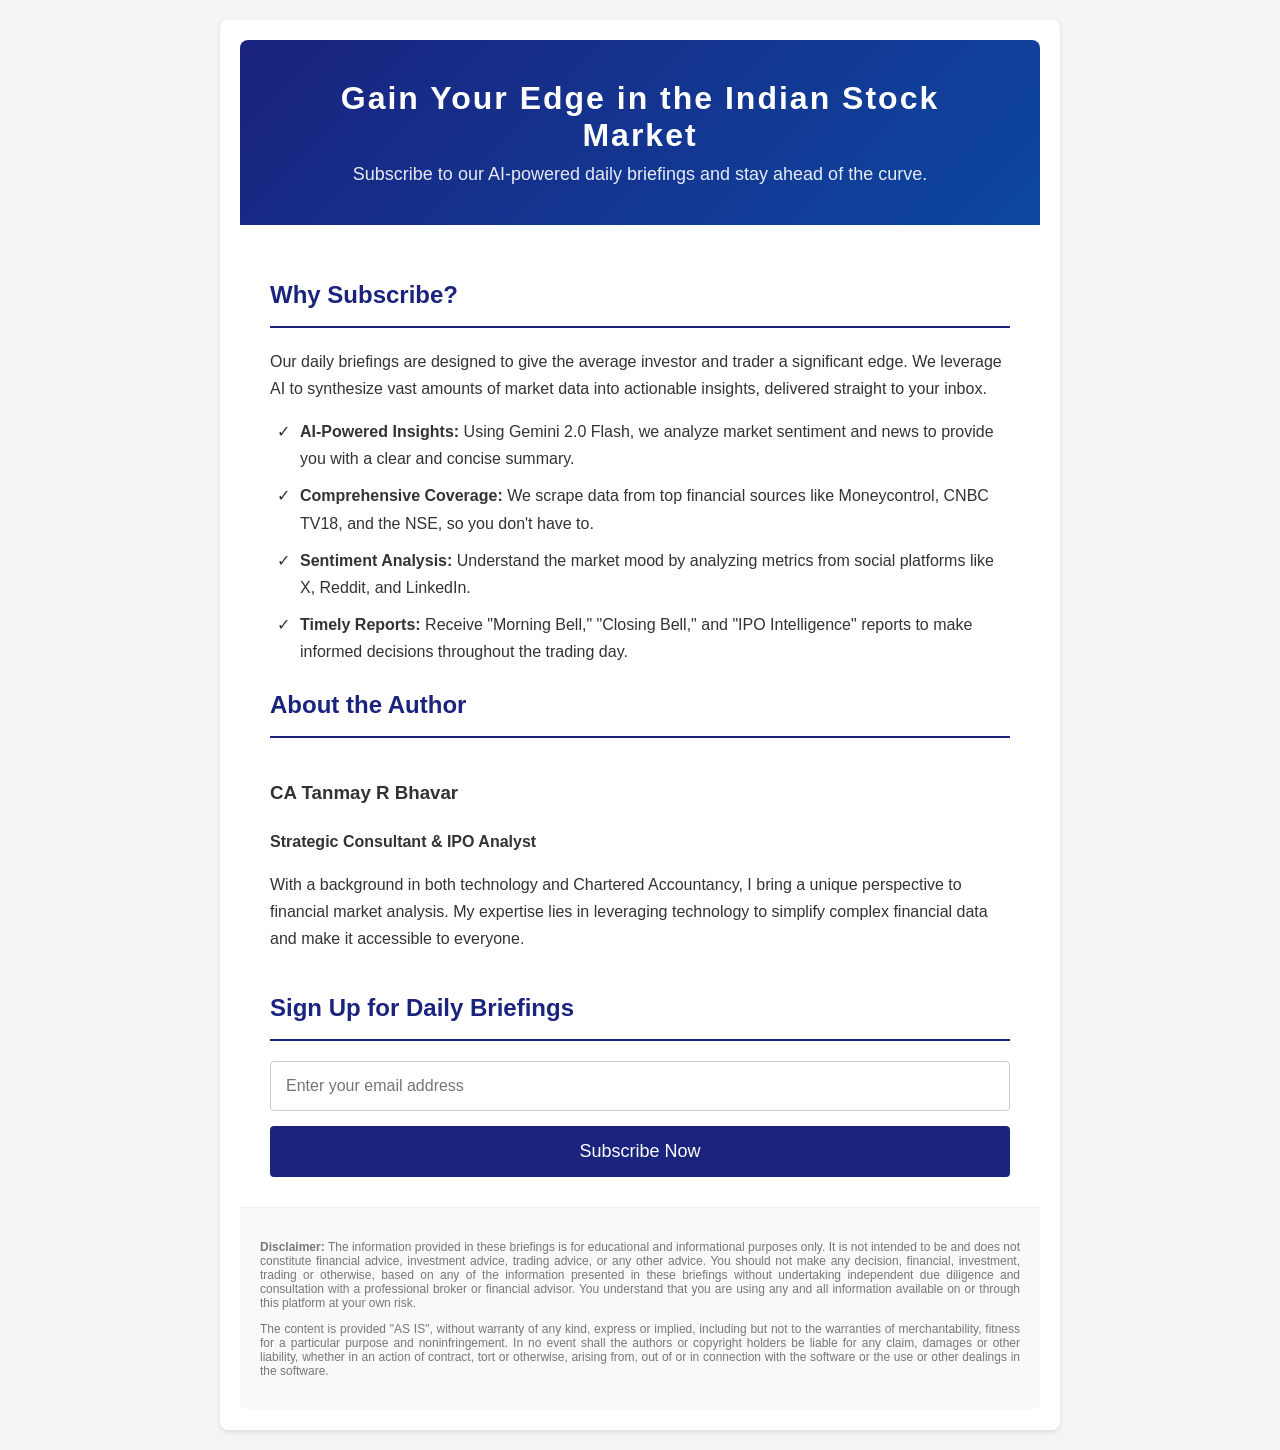
==== index.html @ 1c83e4fe "Updated the subscribe now logic" ====
<!DOCTYPE html>
<html lang="en">
<head>
    <meta charset="UTF-8">
    <meta name="viewport" content="width=device-width, initial-scale=1.0">
    <title>Indian Market Intelligence - Daily Briefings</title>
    <style>
        body {
            font-family: 'Segoe UI', Arial, sans-serif;
            margin: 0;
            background-color: #f4f4f4;
            color: #333;
        }
        .container {
            max-width: 800px;
            margin: 20px auto;
            padding: 20px;
            background-color: #fff;
            border-radius: 8px;
            box-shadow: 0 2px 4px rgba(0,0,0,0.1);
        }
        .header {
            background: linear-gradient(135deg, #1a237e 0%, #0d47a1 100%);
            color: white;
            padding: 40px;
            text-align: center;
            border-top-left-radius: 8px;
            border-top-right-radius: 8px;
        }
        .header h1 {
            margin: 0;
            font-size: 32px;
            letter-spacing: 2px;
        }
        .header p {
            margin: 10px 0 0;
            font-size: 18px;
            opacity: 0.9;
        }
        .content {
            padding: 30px;
            line-height: 1.7;
        }
        .benefits h2, .about h2, .signup h2 {
            border-bottom: 2px solid #1a237e;
            padding-bottom: 10px;
            margin-bottom: 20px;
            color: #1a237e;
        }
        .benefits ul {
            list-style-type: '✓';
            padding-left: 20px;
        }
        .benefits li {
            margin-bottom: 10px;
            padding-left: 10px;
        }
        .about .author {
            display: flex;
            align-items: center;
            margin-top: 20px;
        }
        .about .author img {
            border-radius: 50%;
            margin-right: 20px;
        }
        .about .author-info {
            font-size: 16px;
        }
        .signup form {
            display: flex;
            flex-direction: column;
        }
        .signup input[type="email"] {
            padding: 15px;
            margin-bottom: 15px;
            border: 1px solid #ccc;
            border-radius: 4px;
            font-size: 16px;
        }
        .signup button {
            padding: 15px;
            background-color: #1a237e;
            color: white;
            border: none;
            border-radius: 4px;
            font-size: 18px;
            cursor: pointer;
            transition: background-color 0.3s;
        }
        .signup button:hover {
            background-color: #0d47a1;
        }
        .footer {
            background: #f9f9f9;
            padding: 20px;
            font-size: 12px;
            color: #777;
            text-align: justify;
            border-bottom-left-radius: 8px;
            border-bottom-right-radius: 8px;
            border-top: 1px solid #eee;
        }
    </style>
</head>
<body>

    <div class="container">
        <div class="header">
            <h1>Gain Your Edge in the Indian Stock Market</h1>
            <p>Subscribe to our AI-powered daily briefings and stay ahead of the curve.</p>
        </div>

        <div class="content">
            <div class="benefits">
                <h2>Why Subscribe?</h2>
                <p>Our daily briefings are designed to give the average investor and trader a significant edge. We leverage AI to synthesize vast amounts of market data into actionable insights, delivered straight to your inbox.</p>
                <ul>
                    <li><strong>AI-Powered Insights:</strong> Using Gemini 2.0 Flash, we analyze market sentiment and news to provide you with a clear and concise summary.</li>
                    <li><strong>Comprehensive Coverage:</strong> We scrape data from top financial sources like Moneycontrol, CNBC TV18, and the NSE, so you don't have to.</li>
                    <li><strong>Sentiment Analysis:</strong> Understand the market mood by analyzing metrics from social platforms like X, Reddit, and LinkedIn.</li>
                    <li><strong>Timely Reports:</strong> Receive "Morning Bell," "Closing Bell," and "IPO Intelligence" reports to make informed decisions throughout the trading day.</li>
                </ul>
            </div>

            <div class="about">
                <h2>About the Author</h2>
                <div class="author">
                    <!-- Placeholder for an image -->
                    <!-- <img src="placeholder.jpg" alt="CA Tanmay R Bhavar" width="100" height="100"> -->
                    <div class="author-info">
                        <h3>CA Tanmay R Bhavar</h3>
                        <p><strong>Strategic Consultant & IPO Analyst</strong></p>
                        <p>With a background in both technology and Chartered Accountancy, I bring a unique perspective to financial market analysis. My expertise lies in leveraging technology to simplify complex financial data and make it accessible to everyone.</p>
                    </div>
                </div>
            </div>

            <div class="signup">
                <h2>Sign Up for Daily Briefings</h2>
                <form action="subscribe.py" method="post">
                    <input type="email" name="email" placeholder="Enter your email address" required>
                    <button type="submit">Subscribe Now</button>
                </form>
            </div>
        </div>

        <div class="footer">
            <p><strong>Disclaimer:</strong> The information provided in these briefings is for educational and informational purposes only. It is not intended to be and does not constitute financial advice, investment advice, trading advice, or any other advice. You should not make any decision, financial, investment, trading or otherwise, based on any of the information presented in these briefings without undertaking independent due diligence and consultation with a professional broker or financial advisor. You understand that you are using any and all information available on or through this platform at your own risk.</p>
            <p style="margin-top: 10px;">The content is provided "AS IS", without warranty of any kind, express or implied, including but not to the warranties of merchantability, fitness for a particular purpose and noninfringement. In no event shall the authors or copyright holders be liable for any claim, damages or other liability, whether in an action of contract, tort or otherwise, arising from, out of or in connection with the software or the use or other dealings in the software.</p>
        </div>
    </div>

</body>
</html>
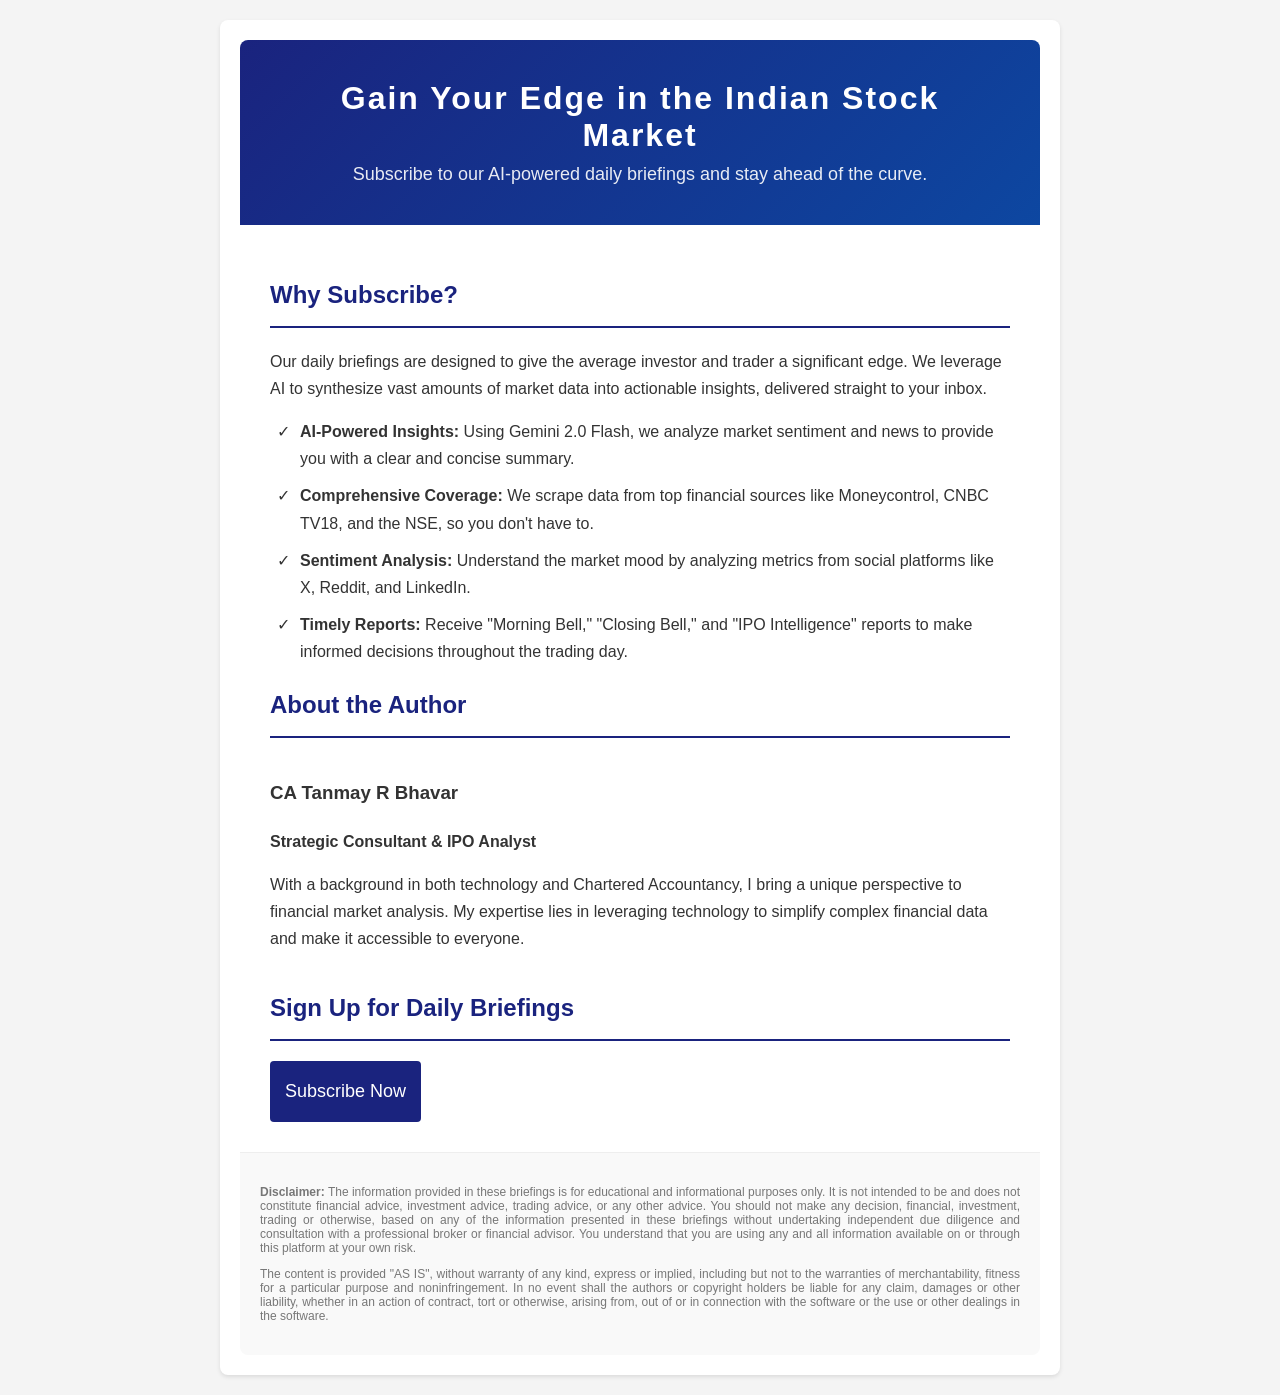
==== commit db6150ba: "updated subscribe now workflow" ====
--- a/index.html
+++ b/index.html
@@ -67,28 +67,19 @@
         .about .author-info {
             font-size: 16px;
         }
-        .signup form {
-            display: flex;
-            flex-direction: column;
-        }
-        .signup input[type="email"] {
-            padding: 15px;
-            margin-bottom: 15px;
-            border: 1px solid #ccc;
-            border-radius: 4px;
-            font-size: 16px;
-        }
-        .signup button {
+        .signup .subscribe-button {
+            display: inline-block;
             padding: 15px;
             background-color: #1a237e;
             color: white;
-            border: none;
+            text-decoration: none;
             border-radius: 4px;
             font-size: 18px;
             cursor: pointer;
             transition: background-color 0.3s;
+            text-align: center;
         }
-        .signup button:hover {
+        .signup .subscribe-button:hover {
             background-color: #0d47a1;
         }
         .footer {
@@ -138,10 +129,7 @@
 
             <div class="signup">
                 <h2>Sign Up for Daily Briefings</h2>
-                <form action="subscribe.py" method="post">
-                    <input type="email" name="email" placeholder="Enter your email address" required>
-                    <button type="submit">Subscribe Now</button>
-                </form>
+                <a href="https://github.com/YOUR_USERNAME/YOUR_REPOSITORY/issues/new?title=New+Subscription&body=Please+enter+your+email+address+to+subscribe:" class="subscribe-button">Subscribe Now</a>
             </div>
         </div>
 
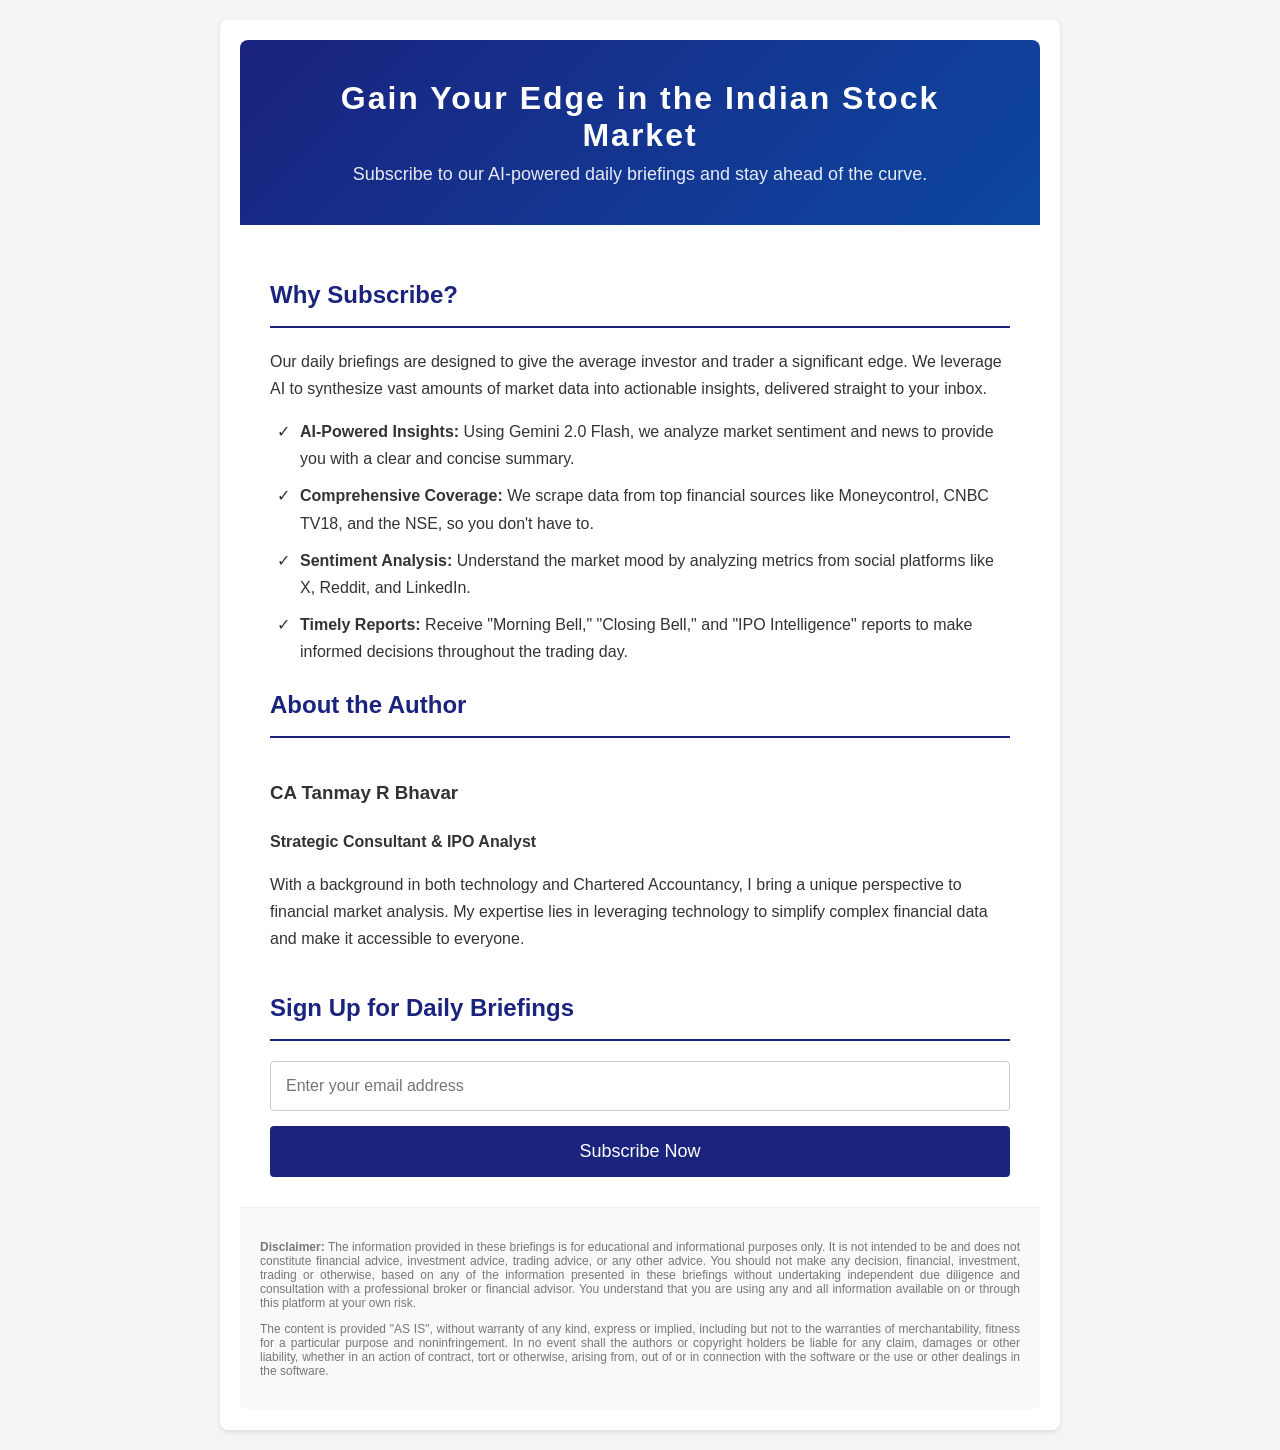
==== commit 40477f7a: "Updated subscription flow" ====
--- a/index.html
+++ b/index.html
@@ -67,19 +67,28 @@
         .about .author-info {
             font-size: 16px;
         }
-        .signup .subscribe-button {
-            display: inline-block;
+        .signup form {
+            display: flex;
+            flex-direction: column;
+        }
+        .signup input[type="email"] {
+            padding: 15px;
+            margin-bottom: 15px;
+            border: 1px solid #ccc;
+            border-radius: 4px;
+            font-size: 16px;
+        }
+        .signup button {
             padding: 15px;
             background-color: #1a237e;
             color: white;
-            text-decoration: none;
+            border: none;
             border-radius: 4px;
             font-size: 18px;
             cursor: pointer;
             transition: background-color 0.3s;
-            text-align: center;
         }
-        .signup .subscribe-button:hover {
+        .signup button:hover {
             background-color: #0d47a1;
         }
         .footer {
@@ -129,7 +138,10 @@
 
             <div class="signup">
                 <h2>Sign Up for Daily Briefings</h2>
-                <a href="https://github.com/YOUR_USERNAME/YOUR_REPOSITORY/issues/new?title=New+Subscription&body=Please+enter+your+email+address+to+subscribe:" class="subscribe-button">Subscribe Now</a>
+                <form id="signup-form">
+                    <input type="email" id="email-input" placeholder="Enter your email address" required>
+                    <button type="submit">Subscribe Now</button>
+                </form>
             </div>
         </div>
 
@@ -139,5 +151,20 @@
         </div>
     </div>
 
+    <script>
+        document.getElementById('signup-form').addEventListener('submit', function(event) {
+            event.preventDefault();
+            const email = document.getElementById('email-input').value;
+            if (email) {
+                const repoUrl = 'https://github.com/tbhavar/Daily-Indian-Market-Briefing';
+                const title = 'New Subscription';
+                const body = `Please add the following email to the mailing list:
+
+${email}`;
+                const issueUrl = `${repoUrl}/issues/new?title=${encodeURIComponent(title)}&body=${encodeURIComponent(body)}`;
+                window.open(issueUrl, '_blank');
+            }
+        });
+    </script>
 </body>
 </html>
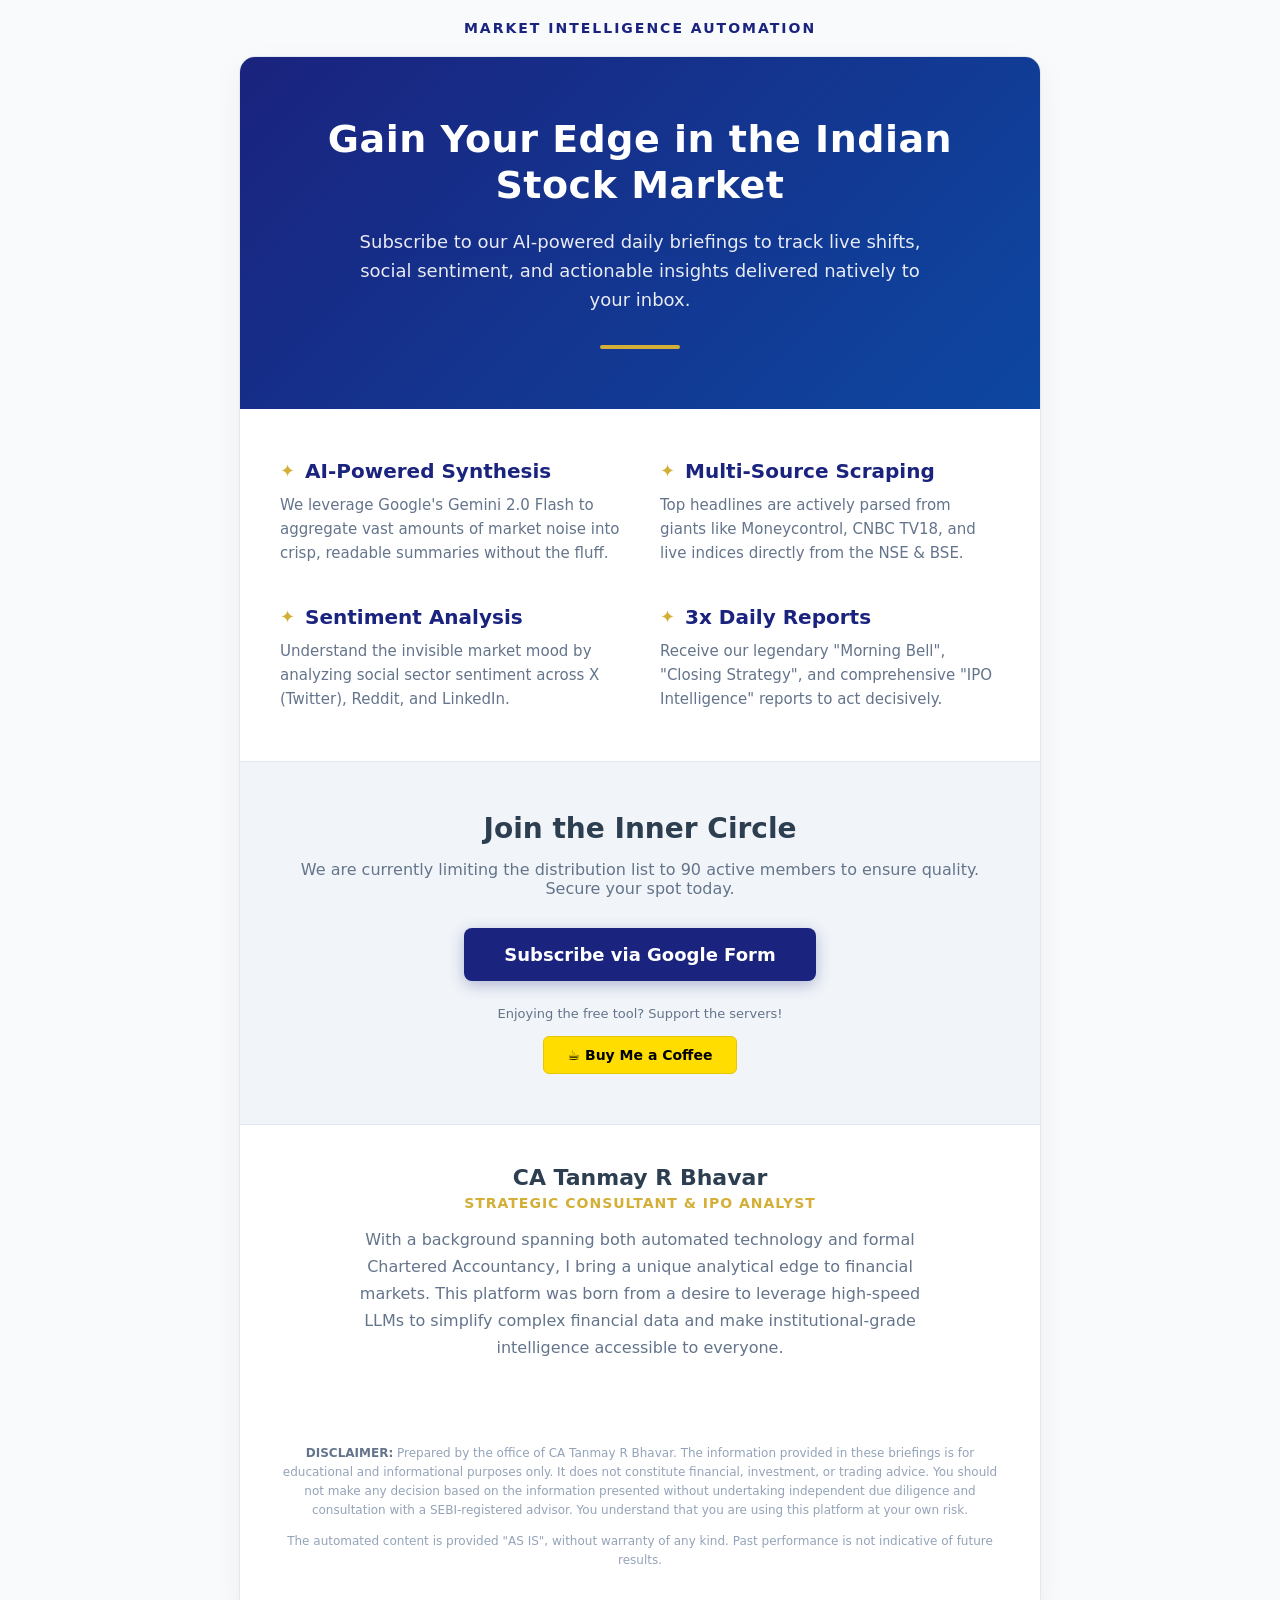
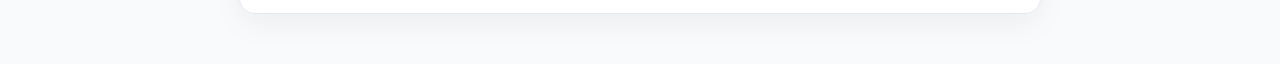
==== commit f7b42698: "feat: redesign landing page to match premium email UI and link Google Form" ====
--- a/index.html
+++ b/index.html
@@ -3,168 +3,285 @@
 <head>
     <meta charset="UTF-8">
     <meta name="viewport" content="width=device-width, initial-scale=1.0">
-    <title>Indian Market Intelligence - Daily Briefings</title>
+    <title>Indian Market Intelligence | CA Tanmay R Bhavar</title>
     <style>
+        :root {
+            --primary-navy: #1a237e;
+            --primary-dark: #0d47a1;
+            --accent-gold: #D4AF37;
+            --accent-coffee: #FFDD00;
+            --text-dark: #2c3e50;
+            --text-light: #64748b;
+            --bg-light: #f8fafc;
+        }
+
         body {
-            font-family: 'Segoe UI', Arial, sans-serif;
-            margin: 0;
-            background-color: #f4f4f4;
-            color: #333;
-        }
+            font-family: system-ui, -apple-system, BlinkMacSystemFont, 'Segoe UI', Roboto, Helvetica, Arial, sans-serif;
+            margin: 0;
+            padding: 0;
+            background-color: var(--bg-light);
+            color: var(--text-dark);
+            -webkit-font-smoothing: antialiased;
+        }
+
+        .navbar {
+            text-align: center;
+            padding: 20px;
+            font-weight: 700;
+            font-size: 14px;
+            letter-spacing: 2px;
+            text-transform: uppercase;
+            color: var(--primary-navy);
+        }
+
         .container {
             max-width: 800px;
-            margin: 20px auto;
-            padding: 20px;
-            background-color: #fff;
-            border-radius: 8px;
-            box-shadow: 0 2px 4px rgba(0,0,0,0.1);
-        }
-        .header {
-            background: linear-gradient(135deg, #1a237e 0%, #0d47a1 100%);
+            margin: 0 auto 50px auto;
+            background-color: #ffffff;
+            border-radius: 16px;
+            box-shadow: 0 10px 30px rgba(0,0,0,0.05);
+            overflow: hidden;
+            border: 1px solid #e2e8f0;
+        }
+
+        .hero {
+            background: linear-gradient(135deg, var(--primary-navy) 0%, var(--primary-dark) 100%);
             color: white;
-            padding: 40px;
-            text-align: center;
-            border-top-left-radius: 8px;
-            border-top-right-radius: 8px;
-        }
-        .header h1 {
-            margin: 0;
-            font-size: 32px;
-            letter-spacing: 2px;
-        }
-        .header p {
-            margin: 10px 0 0;
+            padding: 60px 40px;
+            text-align: center;
+        }
+
+        .hero h1 {
+            margin: 0;
+            font-size: 38px;
+            font-weight: 800;
+            letter-spacing: 0.5px;
+            line-height: 1.2;
+        }
+
+        .hero p {
+            margin: 20px auto 0;
             font-size: 18px;
             opacity: 0.9;
-        }
+            max-width: 600px;
+            line-height: 1.6;
+            font-weight: 400;
+        }
+
+        .accent-line {
+            width: 80px;
+            height: 4px;
+            background-color: var(--accent-gold);
+            margin: 30px auto 0 auto;
+            border-radius: 2px;
+        }
+
         .content {
-            padding: 30px;
-            line-height: 1.7;
-        }
-        .benefits h2, .about h2, .signup h2 {
-            border-bottom: 2px solid #1a237e;
-            padding-bottom: 10px;
-            margin-bottom: 20px;
-            color: #1a237e;
-        }
-        .benefits ul {
-            list-style-type: '✓';
-            padding-left: 20px;
-        }
-        .benefits li {
-            margin-bottom: 10px;
-            padding-left: 10px;
-        }
-        .about .author {
+            padding: 50px 40px;
+        }
+
+        .grid {
+            display: grid;
+            grid-template-columns: 1fr;
+            gap: 40px;
+        }
+
+        @media(min-width: 650px) {
+            .grid {
+                grid-template-columns: 1fr 1fr;
+            }
+        }
+
+        .feature-box h3 {
+            color: var(--primary-navy);
+            font-size: 20px;
+            margin: 0 0 10px 0;
             display: flex;
             align-items: center;
-            margin-top: 20px;
-        }
-        .about .author img {
-            border-radius: 50%;
-            margin-right: 20px;
-        }
-        .about .author-info {
+        }
+
+        .feature-box h3::before {
+            content: '✦';
+            color: var(--accent-gold);
+            margin-right: 10px;
+            font-size: 18px;
+        }
+
+        .feature-box p {
+            color: var(--text-light);
+            line-height: 1.6;
+            margin: 0;
+            font-size: 15px;
+        }
+
+        .cta-section {
+            text-align: center;
+            padding: 50px 40px;
+            background-color: #f1f5f9;
+            border-top: 1px solid #e2e8f0;
+            border-bottom: 1px solid #e2e8f0;
+        }
+
+        .cta-section h2 {
+            margin: 0 0 15px 0;
+            font-size: 28px;
+            color: var(--text-dark);
+        }
+
+        .cta-section p {
+            color: var(--text-light);
+            margin: 0 0 30px 0;
             font-size: 16px;
         }
-        .signup form {
+
+        .subscribe-btn {
+            display: inline-block;
+            padding: 16px 40px;
+            background-color: var(--primary-navy);
+            color: white;
+            text-decoration: none;
+            font-size: 18px;
+            font-weight: 700;
+            border-radius: 8px;
+            box-shadow: 0 4px 15px rgba(26, 35, 126, 0.3);
+            transition: all 0.3s ease;
+        }
+
+        .subscribe-btn:hover {
+            background-color: var(--primary-dark);
+            transform: translateY(-2px);
+            box-shadow: 0 6px 20px rgba(26, 35, 126, 0.4);
+        }
+
+        .sponsor-box {
+            text-align: center;
+            margin-top: 25px;
+        }
+
+        .coffee-btn {
+            display: inline-block;
+            padding: 10px 24px;
+            background-color: var(--accent-coffee);
+            color: #000;
+            text-decoration: none;
+            font-weight: bold;
+            font-size: 14px;
+            border-radius: 6px;
+            border: 1px solid #e5c700;
+            transition: transform 0.2s ease;
+        }
+
+        .coffee-btn:hover {
+            transform: scale(1.05);
+        }
+
+        .author-card {
             display: flex;
             flex-direction: column;
-        }
-        .signup input[type="email"] {
-            padding: 15px;
-            margin-bottom: 15px;
-            border: 1px solid #ccc;
-            border-radius: 4px;
-            font-size: 16px;
-        }
-        .signup button {
-            padding: 15px;
-            background-color: #1a237e;
-            color: white;
-            border: none;
-            border-radius: 4px;
-            font-size: 18px;
-            cursor: pointer;
-            transition: background-color 0.3s;
-        }
-        .signup button:hover {
-            background-color: #0d47a1;
-        }
+            align-items: center;
+            text-align: center;
+            padding: 40px;
+        }
+
+        .author-card h3 {
+            margin: 0 0 5px 0;
+            font-size: 22px;
+            color: var(--text-dark);
+        }
+
+        .author-card h4 {
+            margin: 0 0 15px 0;
+            font-size: 14px;
+            color: var(--accent-gold);
+            text-transform: uppercase;
+            letter-spacing: 1px;
+        }
+
+        .author-card p {
+            color: var(--text-light);
+            line-height: 1.7;
+            margin: 0;
+            max-width: 600px;
+        }
+
         .footer {
-            background: #f9f9f9;
-            padding: 20px;
+            background: #ffffff;
+            padding: 30px 40px;
             font-size: 12px;
-            color: #777;
-            text-align: justify;
-            border-bottom-left-radius: 8px;
-            border-bottom-right-radius: 8px;
-            border-top: 1px solid #eee;
-        }
+            color: #94a3b8;
+            text-align: center;
+            line-height: 1.6;
+        }
+
+        .footer strong {
+            color: #64748b;
+        }
+
     </style>
 </head>
 <body>
 
+    <div class="navbar">
+        Market Intelligence Automation
+    </div>
+
     <div class="container">
-        <div class="header">
+        
+        <!-- Hero Section -->
+        <div class="hero">
             <h1>Gain Your Edge in the Indian Stock Market</h1>
-            <p>Subscribe to our AI-powered daily briefings and stay ahead of the curve.</p>
-        </div>
-
-        <div class="content">
-            <div class="benefits">
-                <h2>Why Subscribe?</h2>
-                <p>Our daily briefings are designed to give the average investor and trader a significant edge. We leverage AI to synthesize vast amounts of market data into actionable insights, delivered straight to your inbox.</p>
-                <ul>
-                    <li><strong>AI-Powered Insights:</strong> Using Gemini 2.0 Flash, we analyze market sentiment and news to provide you with a clear and concise summary.</li>
-                    <li><strong>Comprehensive Coverage:</strong> We scrape data from top financial sources like Moneycontrol, CNBC TV18, and the NSE, so you don't have to.</li>
-                    <li><strong>Sentiment Analysis:</strong> Understand the market mood by analyzing metrics from social platforms like X, Reddit, and LinkedIn.</li>
-                    <li><strong>Timely Reports:</strong> Receive "Morning Bell," "Closing Bell," and "IPO Intelligence" reports to make informed decisions throughout the trading day.</li>
-                </ul>
-            </div>
-
-            <div class="about">
-                <h2>About the Author</h2>
-                <div class="author">
-                    <!-- Placeholder for an image -->
-                    <!-- <img src="placeholder.jpg" alt="CA Tanmay R Bhavar" width="100" height="100"> -->
-                    <div class="author-info">
-                        <h3>CA Tanmay R Bhavar</h3>
-                        <p><strong>Strategic Consultant & IPO Analyst</strong></p>
-                        <p>With a background in both technology and Chartered Accountancy, I bring a unique perspective to financial market analysis. My expertise lies in leveraging technology to simplify complex financial data and make it accessible to everyone.</p>
-                    </div>
-                </div>
-            </div>
-
-            <div class="signup">
-                <h2>Sign Up for Daily Briefings</h2>
-                <form id="signup-form">
-                    <input type="email" id="email-input" placeholder="Enter your email address" required>
-                    <button type="submit">Subscribe Now</button>
-                </form>
-            </div>
-        </div>
-
+            <p>Subscribe to our AI-powered daily briefings to track live shifts, social sentiment, and actionable insights delivered natively to your inbox.</p>
+            <div class="accent-line"></div>
+        </div>
+
+        <!-- Features -->
+        <div class="content grid">
+            <div class="feature-box">
+                <h3>AI-Powered Synthesis</h3>
+                <p>We leverage Google's Gemini 2.0 Flash to aggregate vast amounts of market noise into crisp, readable summaries without the fluff.</p>
+            </div>
+            <div class="feature-box">
+                <h3>Multi-Source Scraping</h3>
+                <p>Top headlines are actively parsed from giants like Moneycontrol, CNBC TV18, and live indices directly from the NSE & BSE.</p>
+            </div>
+            <div class="feature-box">
+                <h3>Sentiment Analysis</h3>
+                <p>Understand the invisible market mood by analyzing social sector sentiment across X (Twitter), Reddit, and LinkedIn.</p>
+            </div>
+            <div class="feature-box">
+                <h3>3x Daily Reports</h3>
+                <p>Receive our legendary "Morning Bell", "Closing Strategy", and comprehensive "IPO Intelligence" reports to act decisively.</p>
+            </div>
+        </div>
+
+        <!-- Subscription Form Link -->
+        <div class="cta-section">
+            <h2>Join the Inner Circle</h2>
+            <p>We are currently limiting the distribution list to 90 active members to ensure quality. Secure your spot today.</p>
+            
+            <!-- Replace the # below with your actual Google Form URL -->
+            <a href="#" target="_blank" class="subscribe-btn">Subscribe via Google Form</a>
+            
+            <div class="sponsor-box">
+                <p style="font-size: 13px; color: var(--text-light); margin-bottom: 15px;">Enjoying the free tool? Support the servers!</p>
+                <a href="https://buymeacoffee.com/tbhavar" target="_blank" class="coffee-btn">☕ Buy Me a Coffee</a>
+            </div>
+        </div>
+
+        <!-- Author -->
+        <div class="author-card">
+            <h3>CA Tanmay R Bhavar</h3>
+            <h4>Strategic Consultant & IPO Analyst</h4>
+            <p>With a background spanning both automated technology and formal Chartered Accountancy, I bring a unique analytical edge to financial markets. This platform was born from a desire to leverage high-speed LLMs to simplify complex financial data and make institutional-grade intelligence accessible to everyone.</p>
+        </div>
+
+        <!-- Footer / Disclaimer -->
         <div class="footer">
-            <p><strong>Disclaimer:</strong> The information provided in these briefings is for educational and informational purposes only. It is not intended to be and does not constitute financial advice, investment advice, trading advice, or any other advice. You should not make any decision, financial, investment, trading or otherwise, based on any of the information presented in these briefings without undertaking independent due diligence and consultation with a professional broker or financial advisor. You understand that you are using any and all information available on or through this platform at your own risk.</p>
-            <p style="margin-top: 10px;">The content is provided "AS IS", without warranty of any kind, express or implied, including but not to the warranties of merchantability, fitness for a particular purpose and noninfringement. In no event shall the authors or copyright holders be liable for any claim, damages or other liability, whether in an action of contract, tort or otherwise, arising from, out of or in connection with the software or the use or other dealings in the software.</p>
-        </div>
+            <p><strong>DISCLAIMER:</strong> Prepared by the office of CA Tanmay R Bhavar. The information provided in these briefings is for educational and informational purposes only. It does not constitute financial, investment, or trading advice. You should not make any decision based on the information presented without undertaking independent due diligence and consultation with a SEBI-registered advisor. You understand that you are using this platform at your own risk.</p>
+            <p style="margin-top: 10px;">The automated content is provided "AS IS", without warranty of any kind. Past performance is not indicative of future results.</p>
+        </div>
+
     </div>
 
-    <script>
-        document.getElementById('signup-form').addEventListener('submit', function(event) {
-            event.preventDefault();
-            const email = document.getElementById('email-input').value;
-            if (email) {
-                const repoUrl = 'https://github.com/tbhavar/Daily-Indian-Market-Briefing';
-                const title = 'New Subscription';
-                const body = `Please add the following email to the mailing list:
-
-${email}`;
-                const issueUrl = `${repoUrl}/issues/new?title=${encodeURIComponent(title)}&body=${encodeURIComponent(body)}`;
-                window.open(issueUrl, '_blank');
-            }
-        });
-    </script>
 </body>
 </html>
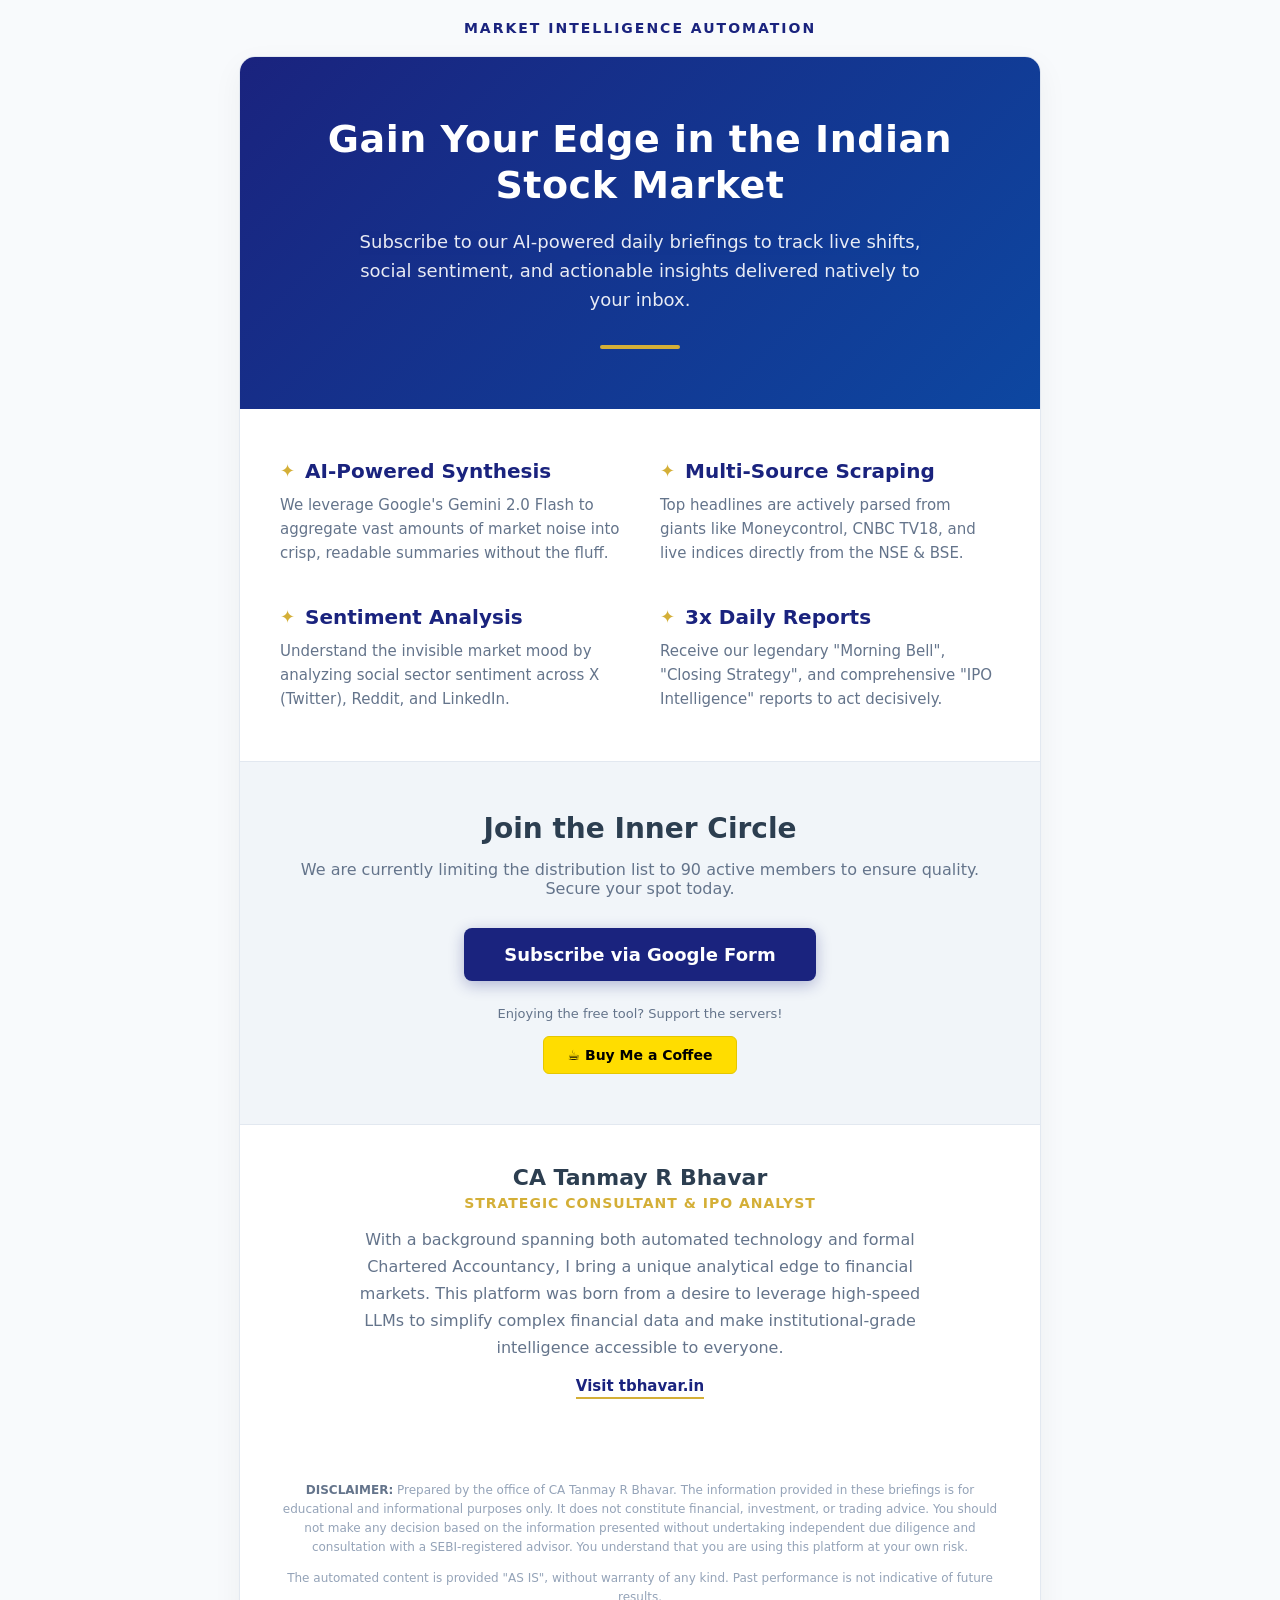
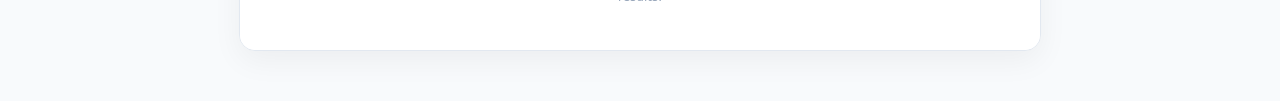
==== commit 8c258ebc: "feat: enhance landing page responsiveness, add favicon, and tbhavar.in link" ====
--- a/index.html
+++ b/index.html
@@ -4,6 +4,7 @@
     <meta charset="UTF-8">
     <meta name="viewport" content="width=device-width, initial-scale=1.0">
     <title>Indian Market Intelligence | CA Tanmay R Bhavar</title>
+    <link rel="icon" href="data:image/svg+xml,<svg xmlns=%22http://www.w3.org/2000/svg%22 viewBox=%220 0 100 100%22><text y=%22.9em%22 font-size=%2290%22>📈</text></svg>">
     <style>
         :root {
             --primary-navy: #1a237e;
@@ -35,6 +36,7 @@
         }
 
         .container {
+            width: 90%;
             max-width: 800px;
             margin: 0 auto 50px auto;
             background-color: #ffffff;
@@ -217,6 +219,53 @@
             color: #64748b;
         }
 
+        /* Mobile Responsiveness */
+        @media(max-width: 768px) {
+            .hero {
+                padding: 40px 20px;
+            }
+            .hero h1 {
+                font-size: 30px;
+            }
+            .hero p {
+                font-size: 16px;
+            }
+            .content {
+                padding: 30px 20px;
+            }
+            .cta-section {
+                padding: 40px 20px;
+            }
+            .cta-section h2 {
+                font-size: 24px;
+            }
+            .author-card {
+                padding: 30px 20px;
+            }
+            .footer {
+                padding: 20px;
+            }
+        }
+
+        @media(max-width: 480px) {
+            .hero h1 {
+                font-size: 24px;
+            }
+            .hero p {
+                font-size: 15px;
+            }
+            .subscribe-btn {
+                padding: 14px 28px;
+                font-size: 16px;
+                width: 100%;
+                box-sizing: border-box;
+            }
+            .coffee-btn {
+                width: 100%;
+                box-sizing: border-box;
+            }
+        }
+
     </style>
 </head>
 <body>
@@ -260,7 +309,7 @@
             <p>We are currently limiting the distribution list to 90 active members to ensure quality. Secure your spot today.</p>
             
             <!-- Replace the # below with your actual Google Form URL -->
-            <a href="#" target="_blank" class="subscribe-btn">Subscribe via Google Form</a>
+            <a href="https://forms.gle/d7PHtCxjFiD2uH3A6" target="_blank" class="subscribe-btn">Subscribe via Google Form</a>
             
             <div class="sponsor-box">
                 <p style="font-size: 13px; color: var(--text-light); margin-bottom: 15px;">Enjoying the free tool? Support the servers!</p>
@@ -273,6 +322,7 @@
             <h3>CA Tanmay R Bhavar</h3>
             <h4>Strategic Consultant & IPO Analyst</h4>
             <p>With a background spanning both automated technology and formal Chartered Accountancy, I bring a unique analytical edge to financial markets. This platform was born from a desire to leverage high-speed LLMs to simplify complex financial data and make institutional-grade intelligence accessible to everyone.</p>
+            <a href="https://tbhavar.in" target="_blank" style="margin-top: 15px; color: var(--primary-navy); text-decoration: none; font-weight: 600; font-size: 15px; border-bottom: 2px solid var(--accent-gold); padding-bottom: 2px;">Visit tbhavar.in</a>
         </div>
 
         <!-- Footer / Disclaimer -->
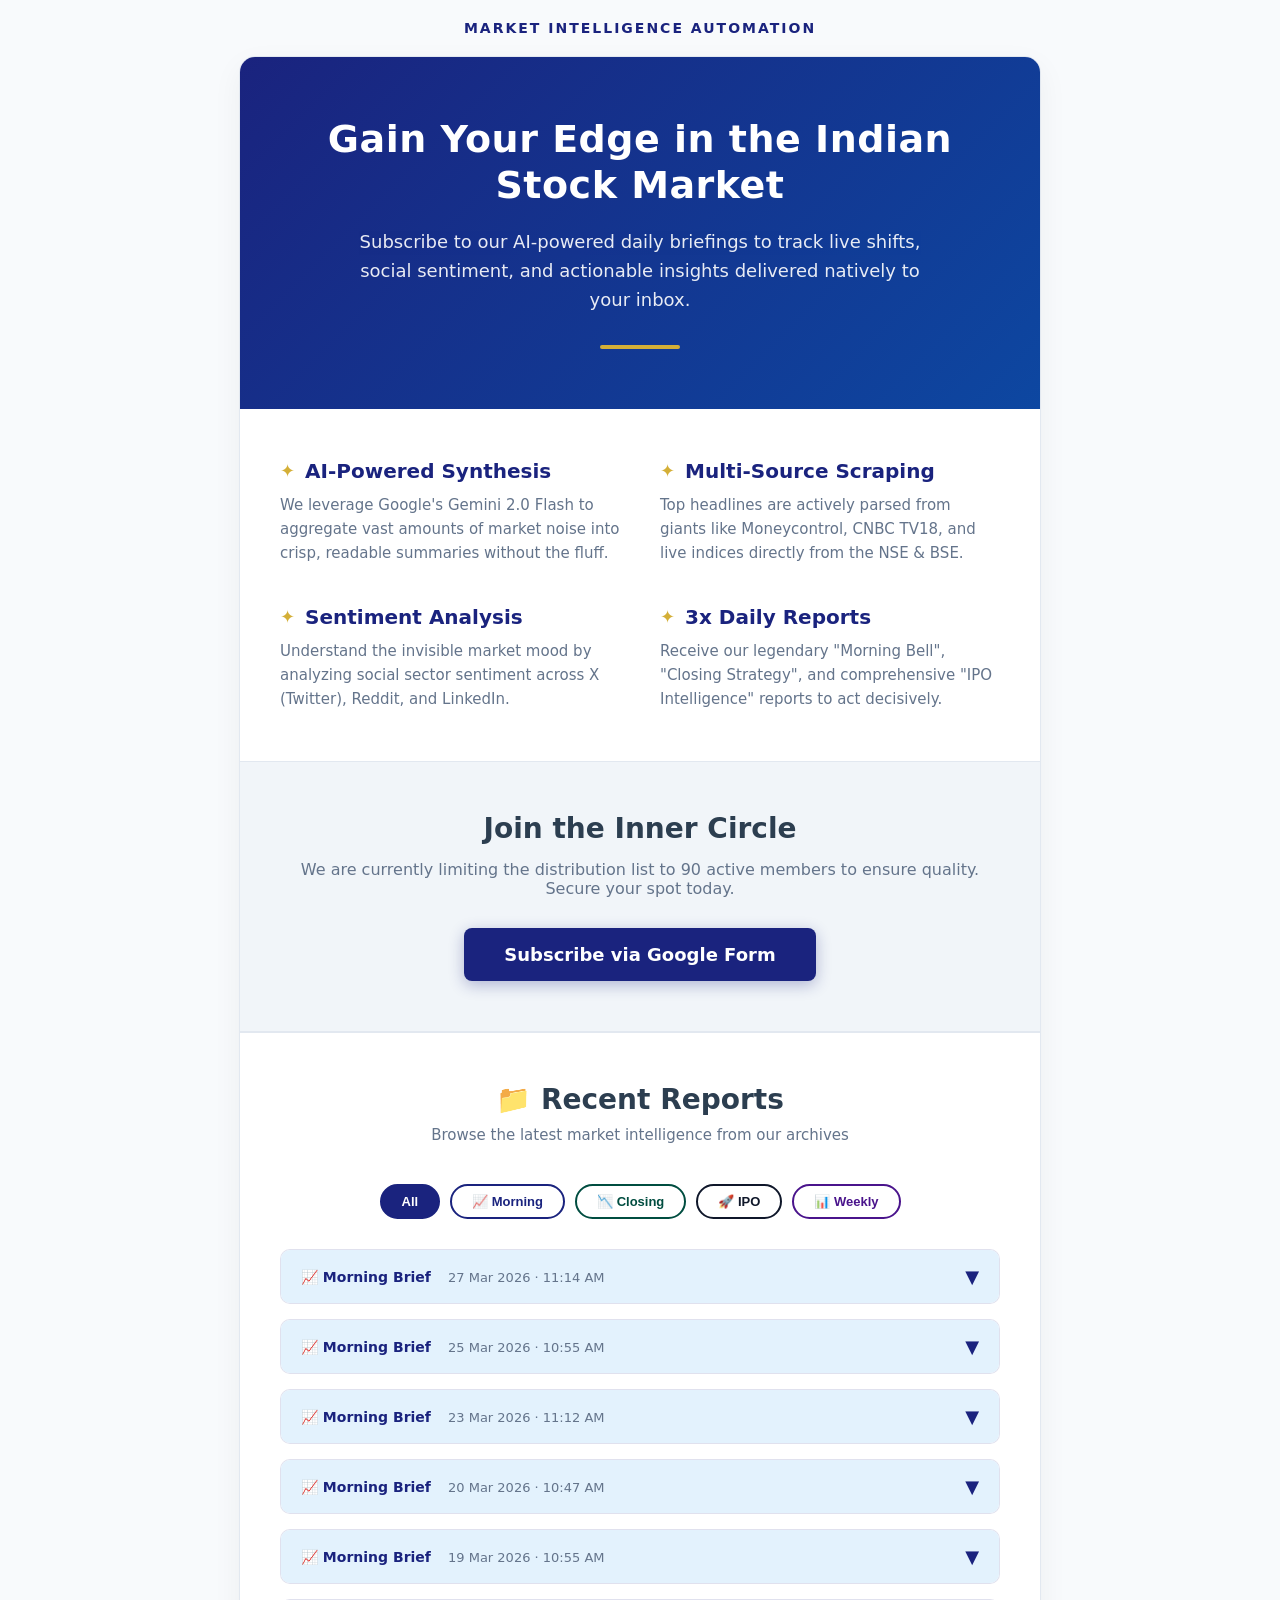
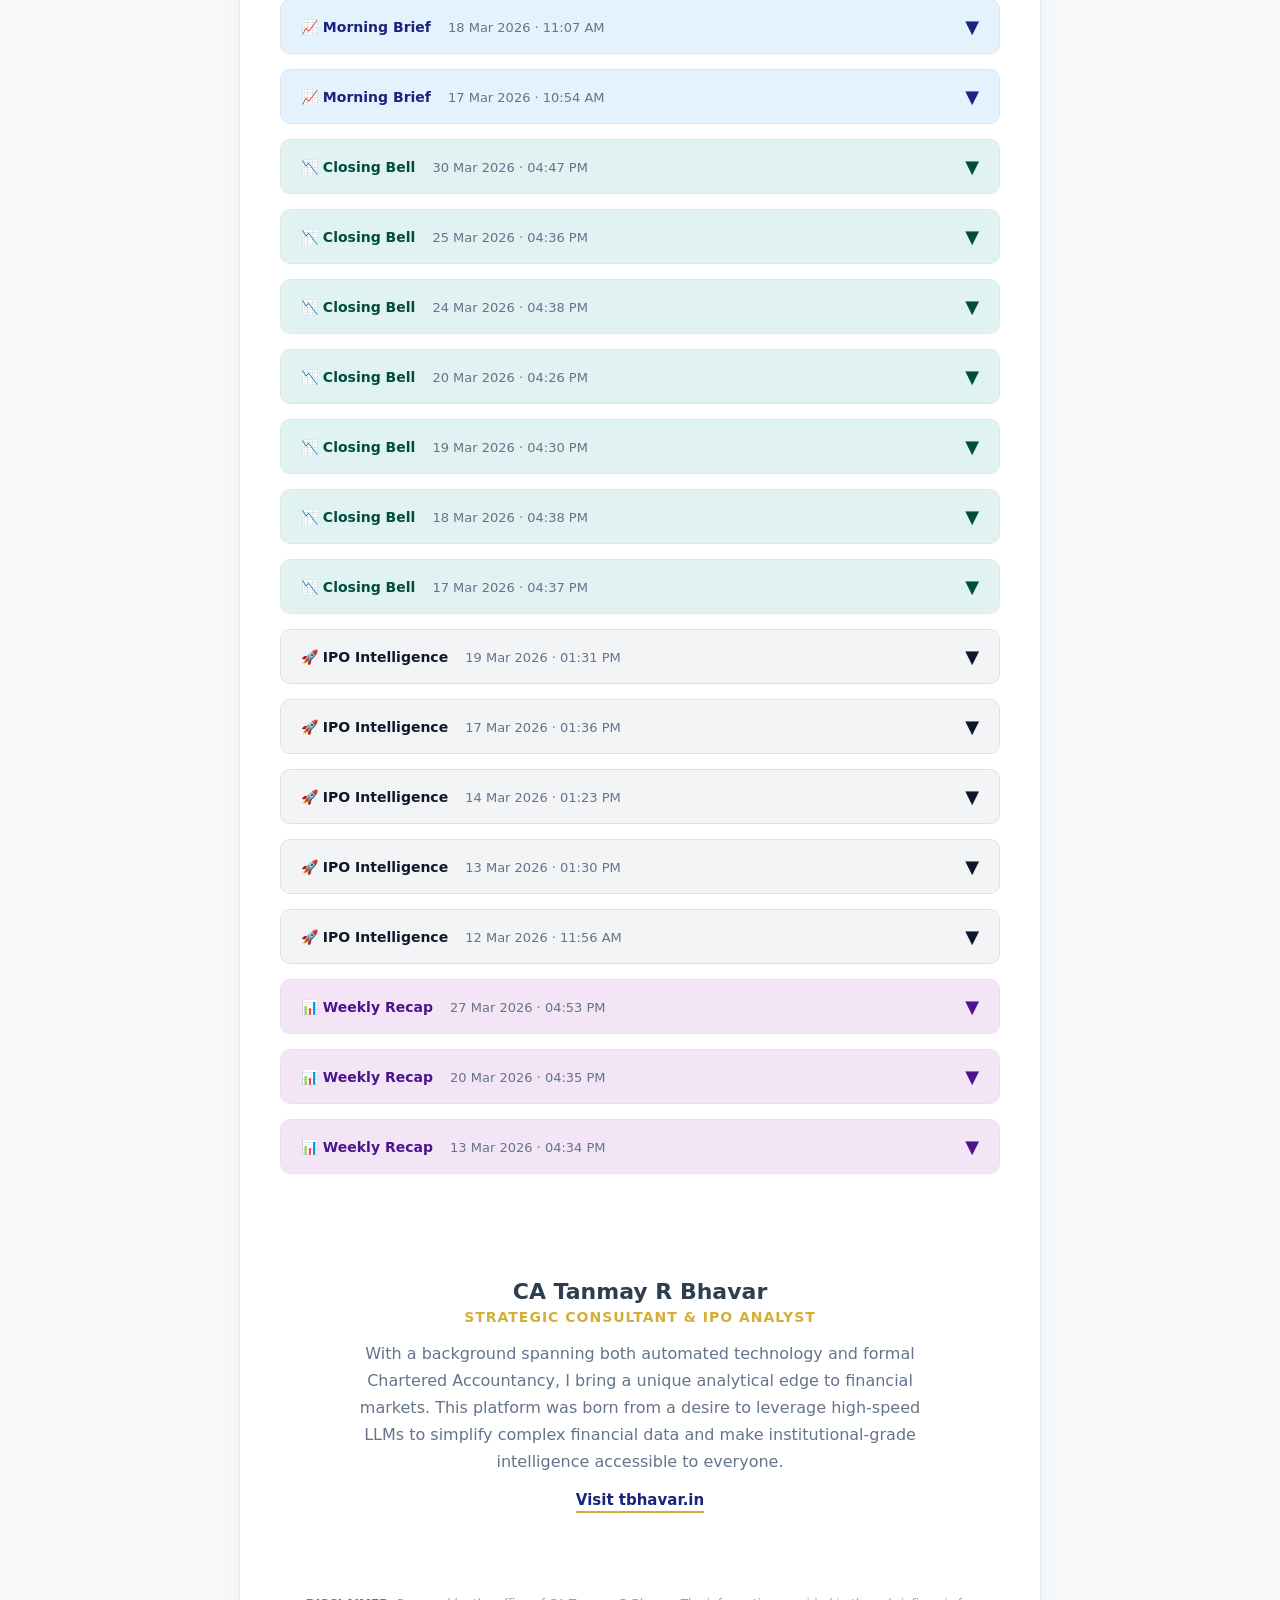
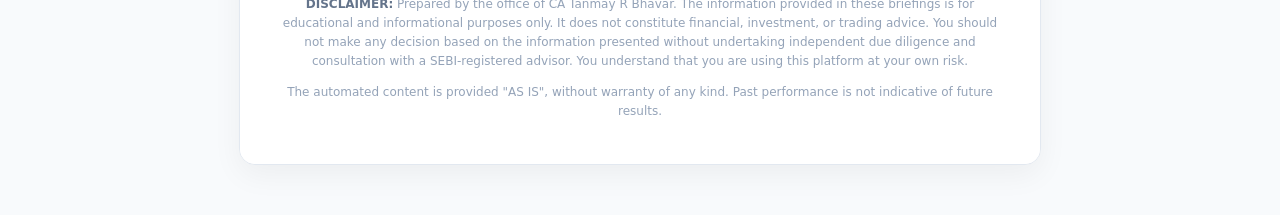
==== commit d7008279: "feat: add market briefing email templates and remove sponsor section from index page" ====
--- a/index.html
+++ b/index.html
@@ -10,7 +10,6 @@
             --primary-navy: #1a237e;
             --primary-dark: #0d47a1;
             --accent-gold: #D4AF37;
-            --accent-coffee: #FFDD00;
             --text-dark: #2c3e50;
             --text-light: #64748b;
             --bg-light: #f8fafc;
@@ -155,27 +154,6 @@
             box-shadow: 0 6px 20px rgba(26, 35, 126, 0.4);
         }
 
-        .sponsor-box {
-            text-align: center;
-            margin-top: 25px;
-        }
-
-        .coffee-btn {
-            display: inline-block;
-            padding: 10px 24px;
-            background-color: var(--accent-coffee);
-            color: #000;
-            text-decoration: none;
-            font-weight: bold;
-            font-size: 14px;
-            border-radius: 6px;
-            border: 1px solid #e5c700;
-            transition: transform 0.2s ease;
-        }
-
-        .coffee-btn:hover {
-            transform: scale(1.05);
-        }
 
         .author-card {
             display: flex;
@@ -257,10 +235,6 @@
             .subscribe-btn {
                 padding: 14px 28px;
                 font-size: 16px;
-                width: 100%;
-                box-sizing: border-box;
-            }
-            .coffee-btn {
                 width: 100%;
                 box-sizing: border-box;
             }
@@ -311,9 +285,23 @@
             <!-- Replace the # below with your actual Google Form URL -->
             <a href="https://forms.gle/d7PHtCxjFiD2uH3A6" target="_blank" class="subscribe-btn">Subscribe via Google Form</a>
             
-            <div class="sponsor-box">
-                <p style="font-size: 13px; color: var(--text-light); margin-bottom: 15px;">Enjoying the free tool? Support the servers!</p>
-                <a href="https://buymeacoffee.com/tbhavar" target="_blank" class="coffee-btn">☕ Buy Me a Coffee</a>
+        </div>
+
+        <!-- Recent Reports Archive -->
+        <div id="archive-section" style="display: none;">
+            <div style="padding: 50px 40px; border-top: 1px solid #e2e8f0;">
+                <h2 style="text-align: center; font-size: 28px; color: var(--text-dark); margin: 0 0 10px 0;">📁 Recent Reports</h2>
+                <p style="text-align: center; color: var(--text-light); margin: 0 0 40px 0; font-size: 15px;">Browse the latest market intelligence from our archives</p>
+                
+                <div id="archive-tabs" style="display: flex; justify-content: center; gap: 10px; margin-bottom: 30px; flex-wrap: wrap;">
+                    <button onclick="filterArchive('all')" class="tab-btn active" data-tab="all" style="padding: 8px 20px; border: 2px solid var(--primary-navy); background: var(--primary-navy); color: white; border-radius: 20px; cursor: pointer; font-weight: 600; font-size: 13px; transition: all 0.2s;">All</button>
+                    <button onclick="filterArchive('morning')" class="tab-btn" data-tab="morning" style="padding: 8px 20px; border: 2px solid #1a237e; background: transparent; color: #1a237e; border-radius: 20px; cursor: pointer; font-weight: 600; font-size: 13px; transition: all 0.2s;">📈 Morning</button>
+                    <button onclick="filterArchive('closing')" class="tab-btn" data-tab="closing" style="padding: 8px 20px; border: 2px solid #004d40; background: transparent; color: #004d40; border-radius: 20px; cursor: pointer; font-weight: 600; font-size: 13px; transition: all 0.2s;">📉 Closing</button>
+                    <button onclick="filterArchive('ipo')" class="tab-btn" data-tab="ipo" style="padding: 8px 20px; border: 2px solid #0f172a; background: transparent; color: #0f172a; border-radius: 20px; cursor: pointer; font-weight: 600; font-size: 13px; transition: all 0.2s;">🚀 IPO</button>
+                    <button onclick="filterArchive('weekly')" class="tab-btn" data-tab="weekly" style="padding: 8px 20px; border: 2px solid #4a148c; background: transparent; color: #4a148c; border-radius: 20px; cursor: pointer; font-weight: 600; font-size: 13px; transition: all 0.2s;">📊 Weekly</button>
+                </div>
+
+                <div id="archive-container"></div>
             </div>
         </div>
 
@@ -333,5 +321,87 @@
 
     </div>
 
+    <script>
+        const typeColors = {
+            morning: { bg: '#e3f2fd', border: '#1a237e', accent: '#1a237e' },
+            closing: { bg: '#e0f2f1', border: '#004d40', accent: '#004d40' },
+            ipo: { bg: '#f3f4f6', border: '#0f172a', accent: '#0f172a' },
+            weekly: { bg: '#f3e5f5', border: '#4a148c', accent: '#4a148c' }
+        };
+        const typeLabels = { morning: '📈 Morning Brief', closing: '📉 Closing Bell', ipo: '🚀 IPO Intelligence', weekly: '📊 Weekly Recap' };
+        let archiveData = {};
+
+        async function loadArchive() {
+            try {
+                const resp = await fetch('reports.json');
+                if (!resp.ok) return;
+                archiveData = await resp.json();
+                document.getElementById('archive-section').style.display = 'block';
+                renderArchive('all');
+            } catch (e) { /* No archive yet */ }
+        }
+
+        function renderArchive(filter) {
+            const container = document.getElementById('archive-container');
+            container.innerHTML = '';
+            const types = filter === 'all' ? Object.keys(archiveData) : [filter];
+            let hasReports = false;
+
+            types.forEach(type => {
+                if (!archiveData[type]) return;
+                const colors = typeColors[type] || typeColors.morning;
+                archiveData[type].forEach((report, i) => {
+                    hasReports = true;
+                    const id = `report-${type}-${i}`;
+                    container.innerHTML += `
+                        <div class="archive-card" data-type="${type}" style="margin-bottom: 15px; border: 1px solid ${colors.border}22; border-radius: 10px; overflow: hidden; background: #fff;">
+                            <div onclick="toggleReport('${id}')" style="padding: 16px 20px; background: ${colors.bg}; cursor: pointer; display: flex; justify-content: space-between; align-items: center;">
+                                <div>
+                                    <span style="font-weight: 700; color: ${colors.accent}; font-size: 14px;">${typeLabels[type] || type}</span>
+                                    <span style="color: #64748b; font-size: 13px; margin-left: 12px;">${report.date} · ${report.time}</span>
+                                </div>
+                                <span id="${id}-arrow" style="color: ${colors.accent}; font-size: 18px; transition: transform 0.2s;">▼</span>
+                            </div>
+                            <div id="${id}" style="display: none; padding: 20px; line-height: 1.7; font-size: 15px; color: #334155;">
+                                ${report.content}
+                            </div>
+                        </div>`;
+                });
+            });
+
+            if (!hasReports) {
+                container.innerHTML = '<p style="text-align: center; color: #94a3b8; padding: 30px;">No reports available for this category yet.</p>';
+            }
+        }
+
+        function toggleReport(id) {
+            const el = document.getElementById(id);
+            const arrow = document.getElementById(id + '-arrow');
+            if (el.style.display === 'none') {
+                el.style.display = 'block';
+                arrow.style.transform = 'rotate(180deg)';
+            } else {
+                el.style.display = 'none';
+                arrow.style.transform = 'rotate(0deg)';
+            }
+        }
+
+        function filterArchive(type) {
+            document.querySelectorAll('.tab-btn').forEach(btn => {
+                const t = btn.getAttribute('data-tab');
+                if (t === type) {
+                    btn.style.background = t === 'all' ? 'var(--primary-navy)' : (typeColors[t]?.accent || '#1a237e');
+                    btn.style.color = 'white';
+                } else {
+                    btn.style.background = 'transparent';
+                    btn.style.color = t === 'all' ? 'var(--primary-navy)' : (typeColors[t]?.accent || '#1a237e');
+                }
+            });
+            renderArchive(type);
+        }
+
+        loadArchive();
+    </script>
+
 </body>
 </html>
